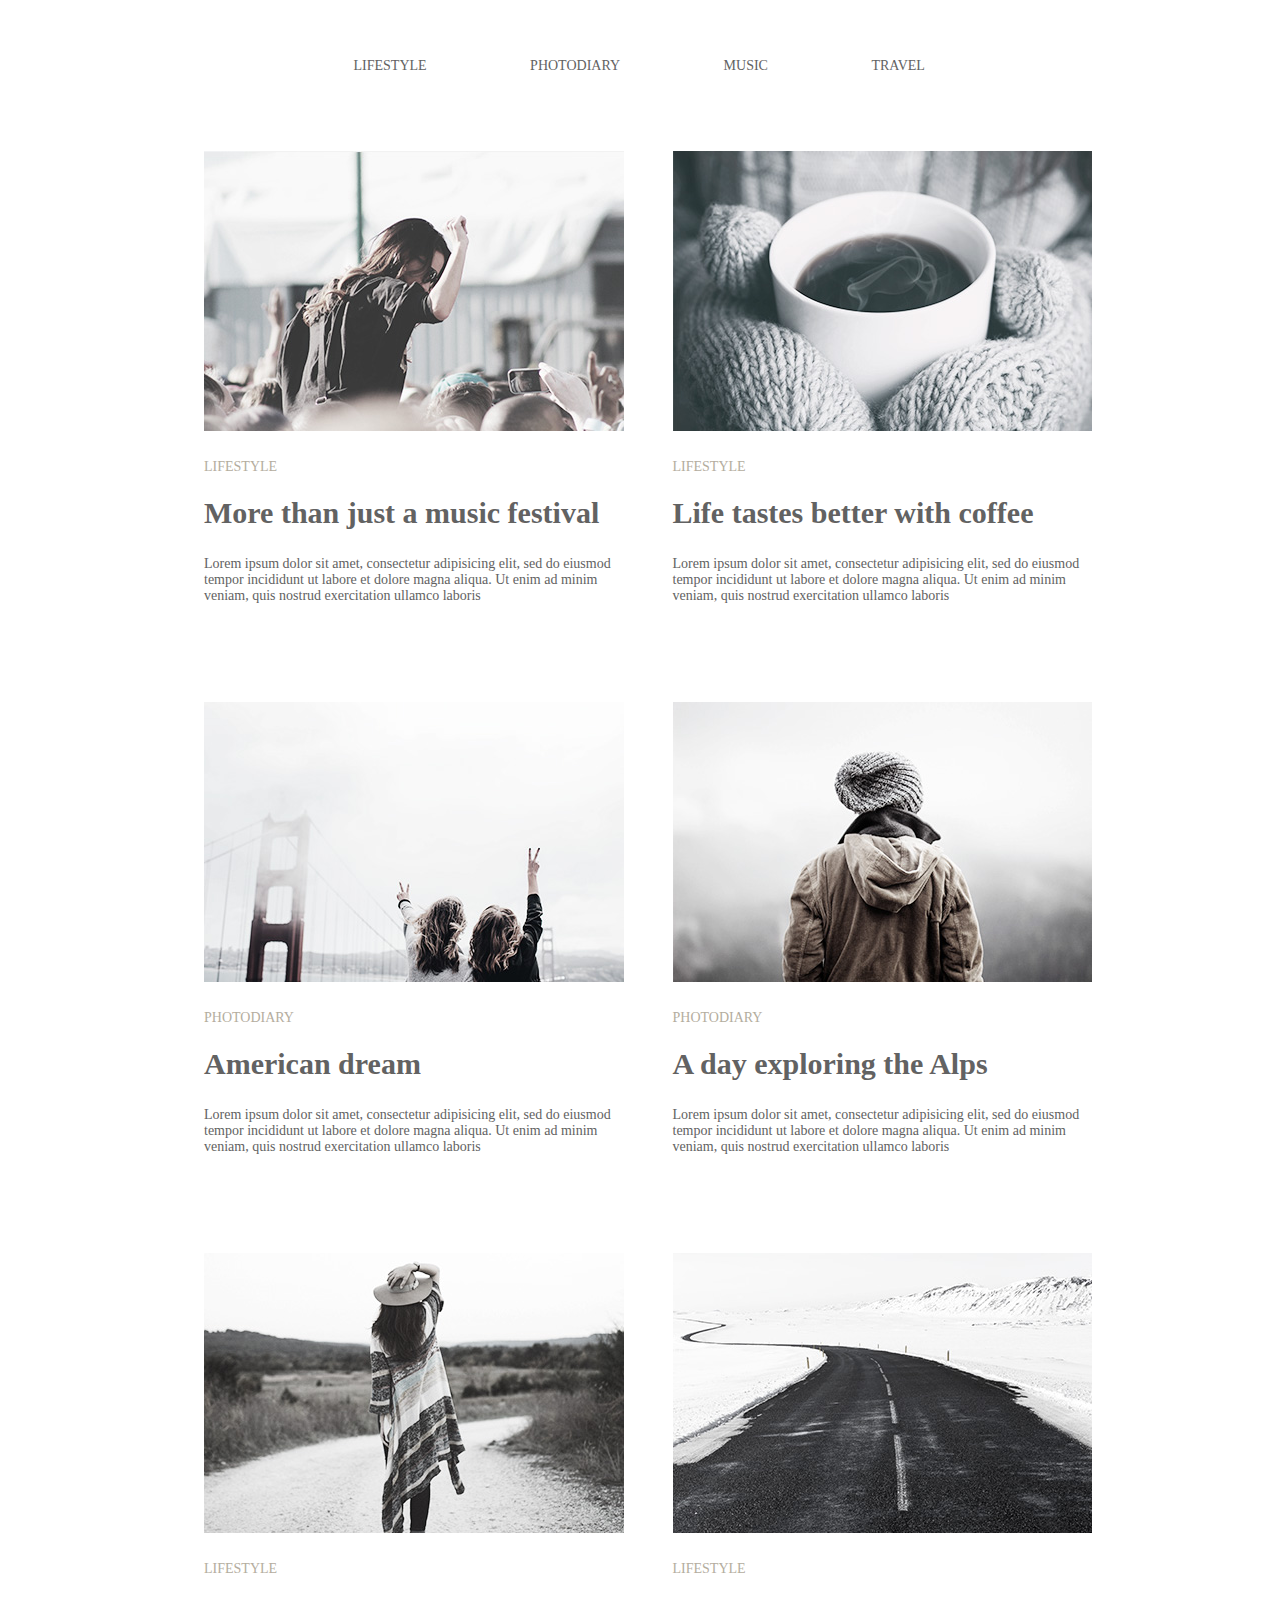
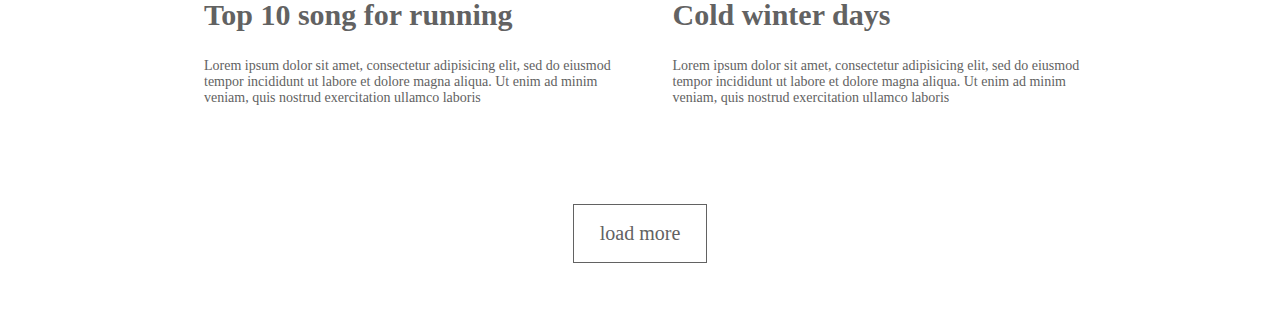
==== html-css/mdodule03/index.html @ 966eda05 "md 3" ====
<!DOCTYPE html>
<html lang="en">
  <head>
    <meta charset="UTF-8" />
    <meta name="viewport" content="width=device-width, initial-scale=1.0" />
    <meta http-equiv="X-UA-Compatible" content="ie=edge" />
    <link rel="stylesheet" href="css/style.css" />
    <title>module 03</title>
  </head>
  <body>
    <header>
      <nav>
        <ul class="navigation">
          <li class="nav__item"><a class="nav__link" href="#">lifestyle</a></li>
          <li class="nav__item"><a class="nav__link" href="#">photodiary</a></li>
          <li class="nav__item"><a class="nav__link" href="#">music</a></li>
          <li class="nav__item"><a class="nav__link" href="#">travel</a></li>
        </ul>
      </nav>
    </header>
    <main>
      <section class="container">
        <article class="page">
          <img src="img/image1.jpg" alt="lifestyle" />
          <p class="category">lifestyle</p>
          <h2 class="headline">More than just a music festival</h2>
          <p>
            Lorem ipsum dolor sit amet, consectetur adipisicing elit, sed do eiusmod tempor incididunt ut labore et dolore magna aliqua. Ut enim ad minim veniam, quis nostrud exercitation ullamco laboris
          </p>
        </article>
        <article class="page">
          <img src="img/image2.jpg" alt="lifestyle" />
          <p class="category">lifestyle</p>
          <h2 class="headline">Life tastes better with coffee</h2>
          <p>
            Lorem ipsum dolor sit amet, consectetur adipisicing elit, sed do eiusmod tempor incididunt ut labore et dolore magna aliqua. Ut enim ad minim veniam, quis nostrud exercitation ullamco laboris
          </p>
        </article>
        <article class="page">
          <img src="img/image3.jpg" alt="photodiary" />
          <p class="category">photodiary</p>
          <h2 class="headline">American dream</h2>
          <p>
            Lorem ipsum dolor sit amet, consectetur adipisicing elit, sed do eiusmod tempor incididunt ut labore et dolore magna aliqua. Ut enim ad minim veniam, quis nostrud exercitation ullamco laboris
          </p>
        </article>
        <article class="page">
          <img src="img/image4.jpg" alt="photodiary" />
          <p class="category">photodiary</p>
          <h2 class="headline">A day exploring the Alps</h2>
          <p>
            Lorem ipsum dolor sit amet, consectetur adipisicing elit, sed do eiusmod tempor incididunt ut labore et dolore magna aliqua. Ut enim ad minim veniam, quis nostrud exercitation ullamco laboris
          </p>
        </article>
        <article class="page">
            <img src="img/image5.jpg" alt="lifestyle" />
            <p class="category">lifestyle</p>
            <h2 class="headline">Top 10 song for running</h2>
            <p>
              Lorem ipsum dolor sit amet, consectetur adipisicing elit, sed do eiusmod tempor incididunt ut labore et dolore magna aliqua. Ut enim ad minim veniam, quis nostrud exercitation ullamco laboris
            </p>
          </article>
          <article class="page">
            <img src="img/image6.jpg" alt="lifestyle" />
            <p class="category">lifestyle</p>
            <h2 class="headline">Cold winter days</h2>
            <p>
              Lorem ipsum dolor sit amet, consectetur adipisicing elit, sed do eiusmod tempor incididunt ut labore et dolore magna aliqua. Ut enim ad minim veniam, quis nostrud exercitation ullamco laboris
            </p>
          </article>
        <button class="button" name="load more" value="load more">load more</button>
      </section>
    </main>
  </body>
</html>
---- html-css/mdodule03/css/style.css ----
* {
    margin: 0;
    padding: 0;
    box-sizing: border-box;
    font-family: PlayfairDisplay-Regular;
    color: #626262;
    font-size: 14px;
}

.container {
    max-width: 960px;
    margin: 0 auto;
}

.navigation {
      max-width: 573px;
      margin: 0 auto;
      padding-bottom: 77px;
      padding-top: 58px;
      text-transform: uppercase;
}

.nav__item  {
      display: inline-block;
}

.nav__item:not(:last-of-type) {
      margin-right: 100px;
}

.nav__link {
    text-decoration: none;
}

.page {
    display: inline-block;
    max-width: 421px;
    padding-bottom: 98px;
    margin-left: 44px; 
    
}

.button {
    display: block;
    margin-left: auto;
    margin-right: auto;
    max-width: 8em;
    background-color: white; 
    border: 1px solid #626262;
    padding: 17px 26px;
    margin-bottom: 53px;
    font-size: 20px;
}

.headline {
    font-size:30px;
    padding-bottom: 26px;
}

.category {
    padding-bottom: 21px;
    padding-top: 24px;
    text-transform: uppercase;
    color:#B4AD9E;
}
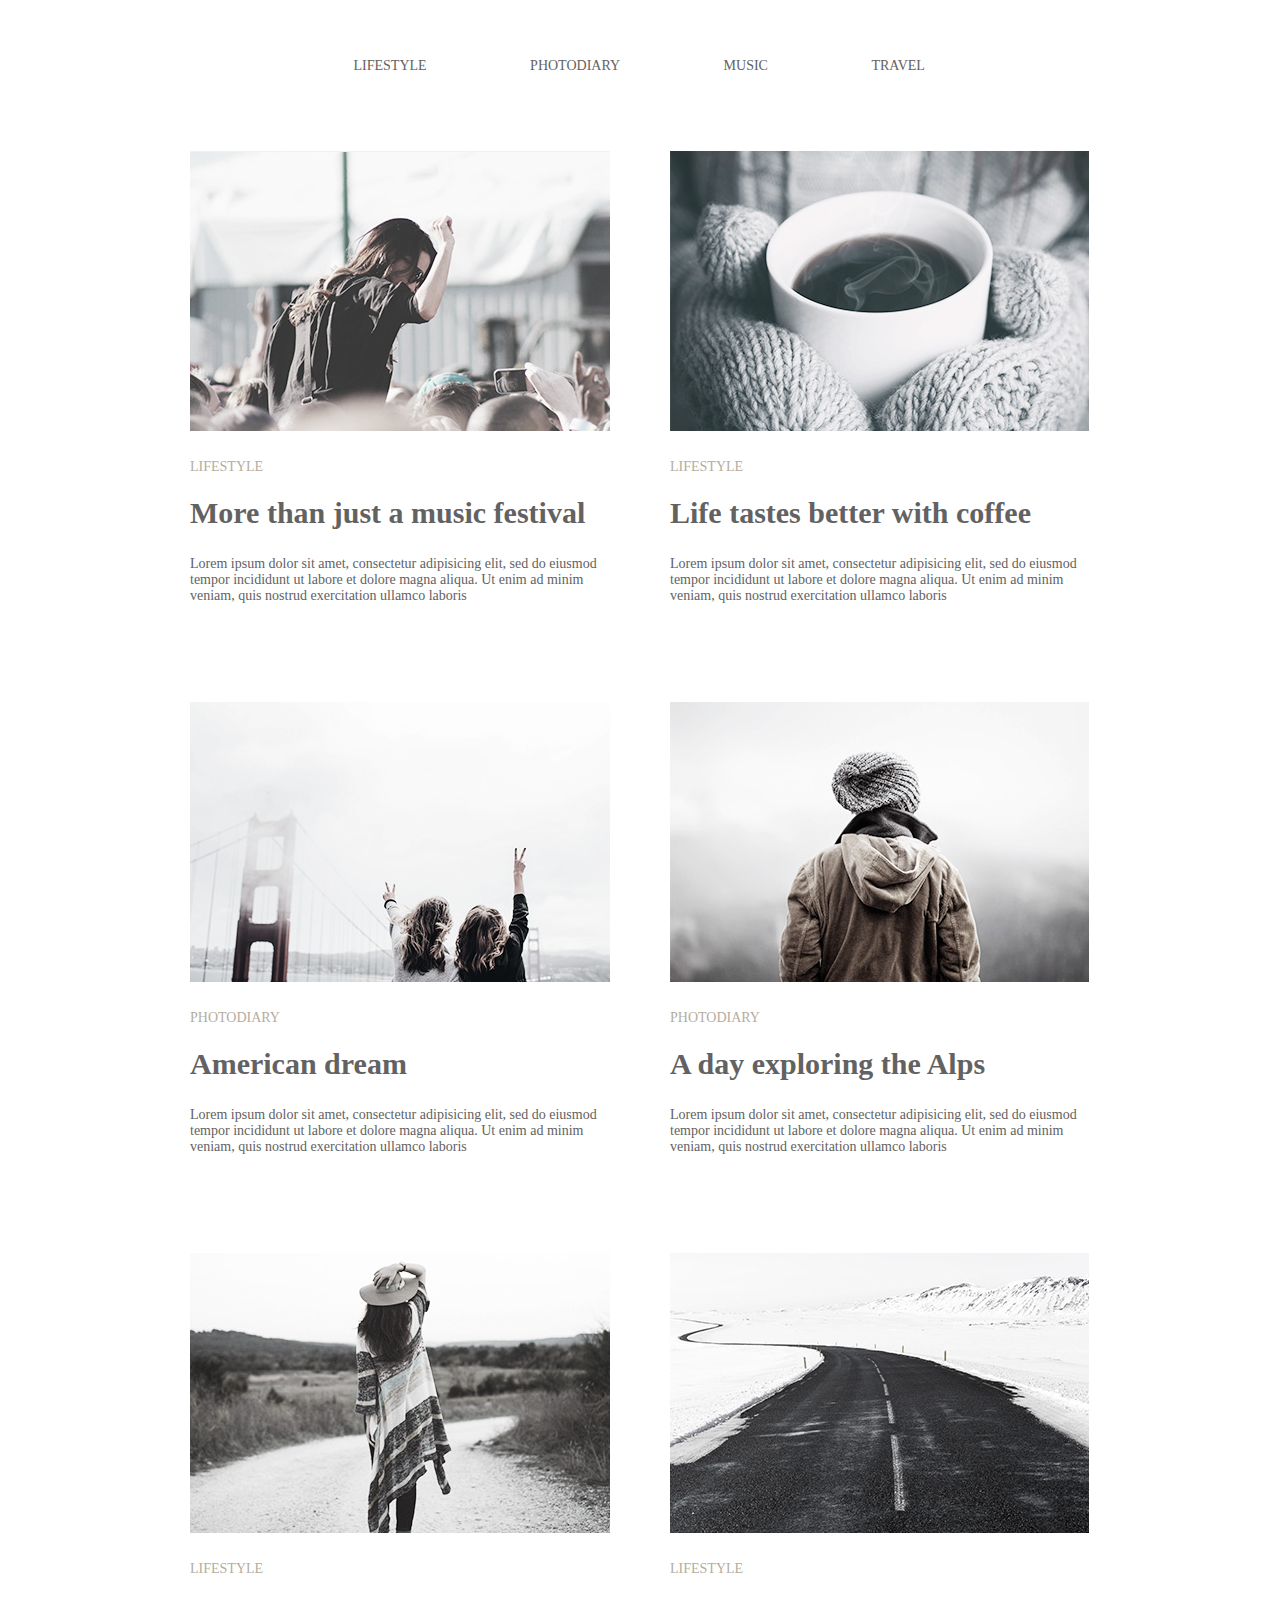
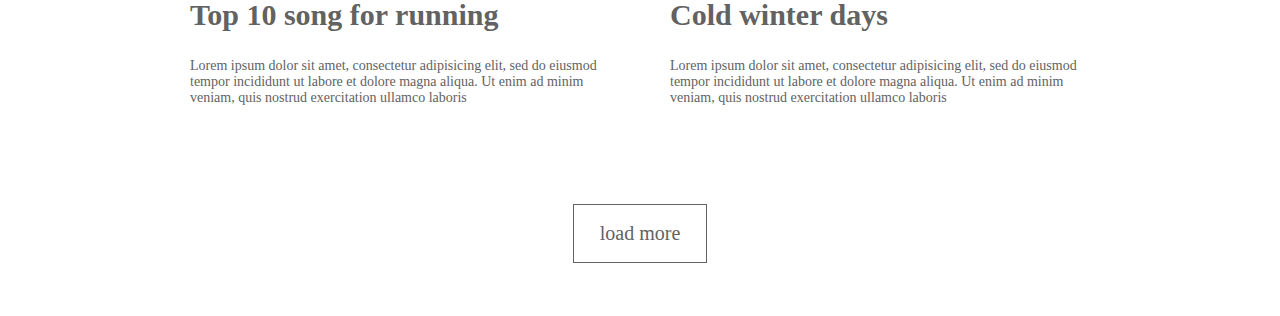
==== commit e4da6651: "fix md03" ====
--- a/html-css/mdodule03/index.html
+++ b/html-css/mdodule03/index.html
@@ -19,9 +19,9 @@
       </nav>
     </header>
     <main>
-      <section class="container">
+      <section class="container page_fix">
         <article class="page">
-          <img src="img/image1.jpg" alt="lifestyle" />
+          <img src="img/image1.jpg" alt="lifestyle" class="img" />
           <p class="category">lifestyle</p>
           <h2 class="headline">More than just a music festival</h2>
           <p>
@@ -29,7 +29,7 @@
           </p>
         </article>
         <article class="page">
-          <img src="img/image2.jpg" alt="lifestyle" />
+          <img src="img/image2.jpg" alt="lifestyle" class="img" />
           <p class="category">lifestyle</p>
           <h2 class="headline">Life tastes better with coffee</h2>
           <p>
@@ -37,7 +37,7 @@
           </p>
         </article>
         <article class="page">
-          <img src="img/image3.jpg" alt="photodiary" />
+          <img src="img/image3.jpg" alt="photodiary" class="img" />
           <p class="category">photodiary</p>
           <h2 class="headline">American dream</h2>
           <p>
@@ -45,7 +45,7 @@
           </p>
         </article>
         <article class="page">
-          <img src="img/image4.jpg" alt="photodiary" />
+          <img src="img/image4.jpg" alt="photodiary" class="img" />
           <p class="category">photodiary</p>
           <h2 class="headline">A day exploring the Alps</h2>
           <p>
@@ -53,7 +53,7 @@
           </p>
         </article>
         <article class="page">
-            <img src="img/image5.jpg" alt="lifestyle" />
+            <img src="img/image5.jpg" alt="lifestyle" class="img" />
             <p class="category">lifestyle</p>
             <h2 class="headline">Top 10 song for running</h2>
             <p>
@@ -61,7 +61,7 @@
             </p>
           </article>
           <article class="page">
-            <img src="img/image6.jpg" alt="lifestyle" />
+            <img src="img/image6.jpg" alt="lifestyle" class="img" />
             <p class="category">lifestyle</p>
             <h2 class="headline">Cold winter days</h2>
             <p>
--- a/html-css/mdodule03/css/style.css
+++ b/html-css/mdodule03/css/style.css
@@ -8,8 +8,10 @@
 }
 
 .container {
-    max-width: 960px;
+    max-width: 900px;
     margin: 0 auto;
+    padding-bottom: 53px;
+    
 }
 
 .navigation {
@@ -22,6 +24,7 @@
 
 .nav__item  {
       display: inline-block;
+      font-size: 0;
 }
 
 .nav__item:not(:last-of-type) {
@@ -34,9 +37,9 @@
 
 .page {
     display: inline-block;
-    max-width: 421px;
-    padding-bottom: 98px;
-    margin-left: 44px; 
+    max-width: 420px;
+    margin-bottom: 98px;
+    margin-right: 60px; 
     
 }
 
@@ -48,19 +51,30 @@
     background-color: white; 
     border: 1px solid #626262;
     padding: 17px 26px;
-    margin-bottom: 53px;
     font-size: 20px;
 }
 
 .headline {
     font-size:30px;
-    padding-bottom: 26px;
+    margin-bottom: 26px;
 }
 
 .category {
-    padding-bottom: 21px;
-    padding-top: 24px;
+    margin-bottom: 21px;
     text-transform: uppercase;
     color:#B4AD9E;
 } 
 
+/*fix */
+
+.page_fix {
+    font-size: 0px;
+}
+
+.page:nth-child(2n){
+    margin-right: 0;
+}
+
+.img {
+    margin-bottom: 24px;
+}
